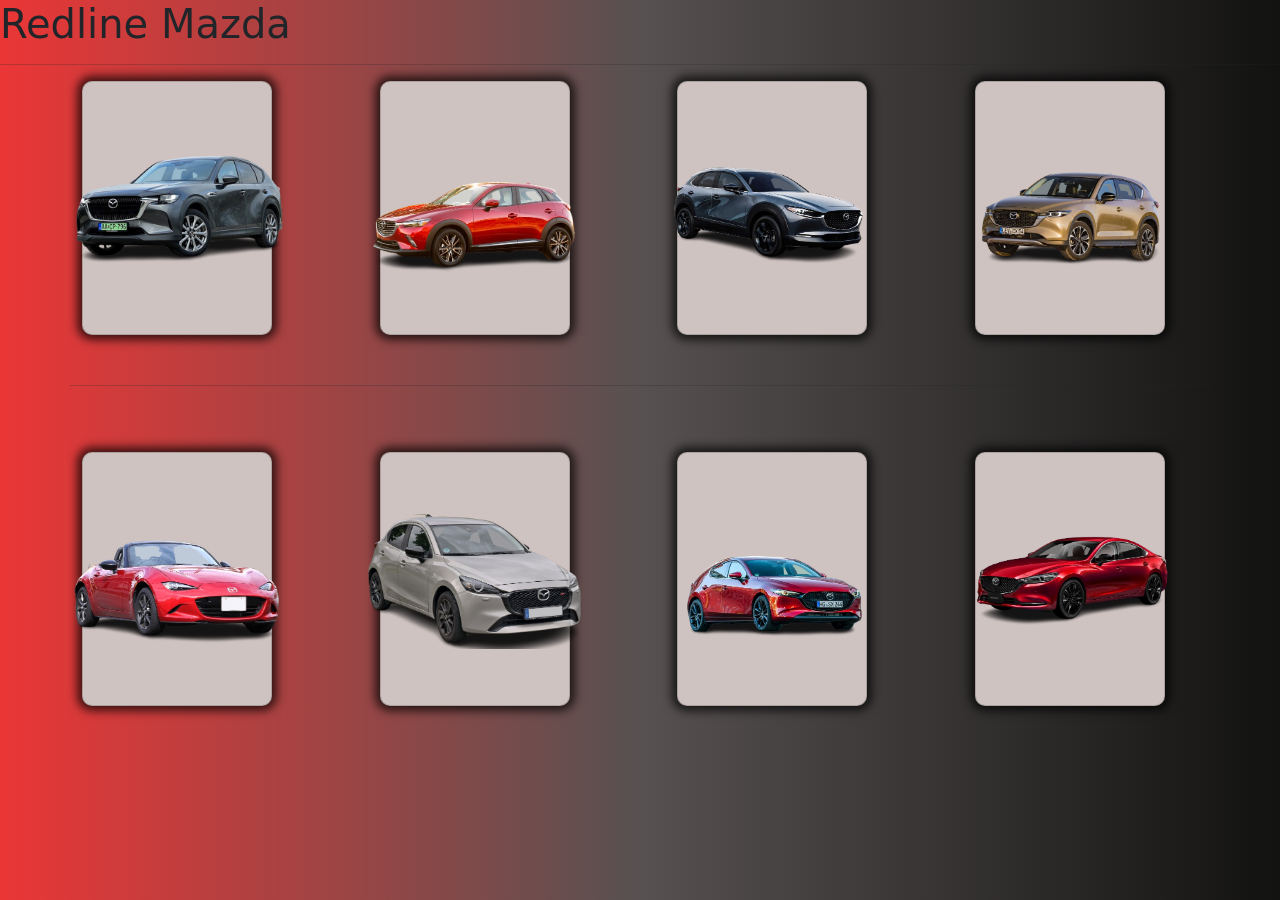
==== index.html @ aa0e35f9 "kepek-kesz" ====
<!DOCTYPE html>
<html lang="hu">

<head>
    <meta charset="UTF-8">
    <meta name="viewport" content="width=device-width, initial-scale=1.0">
    <link href="https://cdn.jsdelivr.net/npm/bootstrap@5.0.2/dist/css/bootstrap.min.css" rel="stylesheet"
        integrity="sha384-EVSTQN3/azprG1Anm3QDgpJLIm9Nao0Yz1ztcQTwFspd3yD65VohhpuuCOmLASjC" crossorigin="anonymous">
    <link rel="stylesheet" href="style.css">
    <title>Redline Mazda</title>
</head>

<body>

    <h1>Redline Mazda</h1>
    <hr>

    <div class="container">
        <div class="row">
            <div class="col">

                <div class="card">
                    <div class="first-content">
                        <span><img src="kepek/Mazda-CX-60.png" alt=""></span>
                    </div>
                    <div class="second-content">
                        <span></span>
                    </div>


                </div>
            </div>
            <div class="col">

                <div class="card">
                    <div class="first-content">
                        <span><img src="kepek/Mazda-CX-3.png" alt=""></span>
                    </div>
                    <div class="second-content">
                        <span></span>
                    </div>


                </div>
            </div>
            <div class="col">

                <div class="card">
                    <div class="first-content">
                        <span><img src="kepek/Mazda-CX-30.png" alt=""></span>
                    </div>
                    <div class="second-content">
                        <span></span>
                    </div>


                </div>
            </div>
            <div class="col">

                <div class="card">
                    <div class="first-content">
                        <span><img src="kepek/mazda-cx-5.png" alt=""></span>
                    </div>
                    <div class="second-content">
                        <span></span>
                    </div>


                </div>
            </div>
            <hr>
            <div class="col">

                <div class="card">
                    <div class="first-content">
                        <span><img src="kepek/Mazda-MX-5.png" alt=""></span>
                    </div>
                    <div class="second-content">
                        <span></span>
                    </div>


                </div>
            </div>
            <div class="col">

                <div class="card">
                    <div class="first-content">
                        <span><img src="kepek/mazda2.png" alt=""></span>
                    </div>
                    <div class="second-content">
                        <span></span>
                    </div>


                </div>
            </div>
            <div class="col">

                <div class="card">
                    <div class="first-content">
                        <span><img src="kepek/mazda3.png" alt=""></span>
                    </div>
                    <div class="second-content">
                        <span></span>
                    </div>


                </div>
            </div>
            <div class="col">

                <div class="card">
                    <div class="first-content">
                        <span><img src="kepek/mazda6.png" alt=""></span>
                    </div>
                    <div class="second-content">
                        <span></span>
                    </div>


                </div>
            </div>
        </div>
    </div>

</body>

</html>
---- style.css ----
body {
    background: #eb3636;
    background: linear-gradient(90deg, rgba(235, 54, 54, 1) 0%, rgba(87, 81, 81, 1) 50%, rgba(18, 18, 17, 1) 100%);
}

img{
    height: 260px; 
    width: 224px;
    border-radius: 15px;
    object-fit: contain;
}

div{
    gap: 50px;
}

.card {
  width: 190px;
  height: 254px;
  background: rgb(206, 195, 192);
  transition: all 0.4s;
  border-radius: 10px;
  box-shadow: 0px 0px 10px 5px  rgba(0, 0, 0, 0.705);
  font-size: 30px;
  font-weight: 900;
}

.card:hover {
  border-radius: 15px;
  cursor: pointer;
  transform: scale(1.3);
  box-shadow: 0px 0px 10px 5px  rgba(0, 0, 0, 0.705);
  background: rgb(209, 67, 32);
}

.first-content {
  height: 100%;
  width: 100%;
  transition: all 0.4s;
  display: flex;
  justify-content: center;
  align-items: center;
  opacity: 1;
  border-radius: 15px;
}

.card:hover .first-content {
  height: 0px;
  opacity: 0;
}

.second-content {
  height: 0%;
  width: 100%;
  opacity: 0;
  display: flex;
  justify-content: center;
  align-items: center;
  border-radius: 15px;
  transition: all 0.4s;
  font-size: 0px;
  transform: rotate(90deg) scale(-1);
}

.card:hover .second-content {
  opacity: 1;
  height: 100%;
  font-size: 1.8rem;
  transform: rotate(0deg);
}
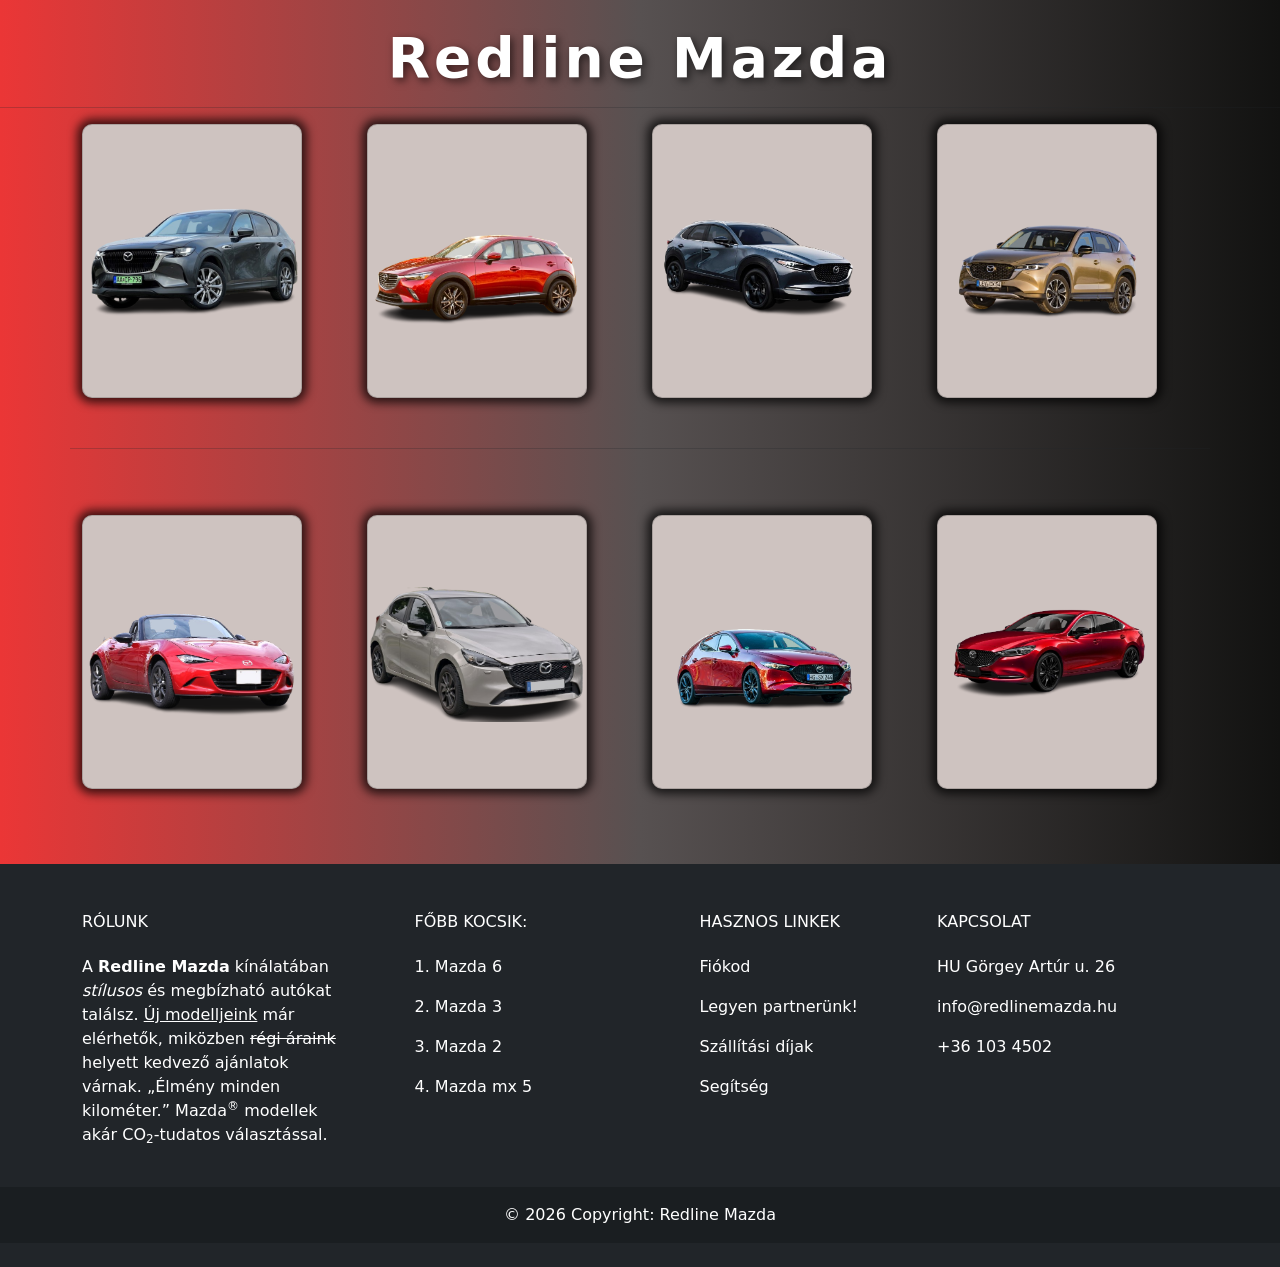
==== commit 87ee6e2b: "hakadas" ====
--- a/index.html
+++ b/index.html
@@ -24,7 +24,8 @@
                         <span><img src="kepek/Mazda-CX-60.png" alt=""></span>
                     </div>
                     <div class="second-content">
-                        <span></span>
+                        <span>Erőteljes és elegáns SUV modern technológiával, prémium belső térrel és kiváló vezetési
+                            élménnyel.</span>
                     </div>
 
 
@@ -37,7 +38,8 @@
                         <span><img src="kepek/Mazda-CX-3.png" alt=""></span>
                     </div>
                     <div class="second-content">
-                        <span></span>
+                        <span>Kompakt városi SUV sportos megjelenéssel, kényelmes belső térrel és dinamikus
+                            vezethetőséggel.</span>
                     </div>
 
 
@@ -50,7 +52,8 @@
                         <span><img src="kepek/Mazda-CX-30.png" alt=""></span>
                     </div>
                     <div class="second-content">
-                        <span></span>
+                        <span>Stílusos crossover, amely ötvözi a kényelmet, a modern technológiát és a sportos vezetési
+                            élményt.</span>
                     </div>
 
 
@@ -63,7 +66,8 @@
                         <span><img src="kepek/mazda-cx-5.png" alt=""></span>
                     </div>
                     <div class="second-content">
-                        <span></span>
+                        <span>Tágas és sokoldalú SUV, amely prémium kialakítással és magabiztos úttartással
+                            rendelkezik.</span>
                     </div>
 
 
@@ -77,7 +81,8 @@
                         <span><img src="kepek/Mazda-MX-5.png" alt=""></span>
                     </div>
                     <div class="second-content">
-                        <span></span>
+                        <span>Ikonikus kétüléses sportautó könnyű karosszériával és élvezetes, közvetlen vezetési
+                            élménnyel.</span>
                     </div>
 
 
@@ -90,7 +95,8 @@
                         <span><img src="kepek/mazda2.png" alt=""></span>
                     </div>
                     <div class="second-content">
-                        <span></span>
+                        <span>Kompakt és gazdaságos városi autó, amely könnyű kezelhetőséget és modern megjelenést
+                            kínál.</span>
                     </div>
 
 
@@ -103,7 +109,8 @@
                         <span><img src="kepek/mazda3.png" alt=""></span>
                     </div>
                     <div class="second-content">
-                        <span></span>
+                        <span>Elegáns kompakt modell sportos karakterrel, igényes belső térrel és fejlett
+                            technológiával.</span>
                     </div>
 
 
@@ -116,7 +123,8 @@
                         <span><img src="kepek/mazda6.png" alt=""></span>
                     </div>
                     <div class="second-content">
-                        <span></span>
+                        <span>Elegáns és kényelmes középkategóriás modell, amely hosszabb utakon is kiváló komfortot
+                            biztosít.</span>
                     </div>
 
 
@@ -125,6 +133,52 @@
         </div>
     </div>
 
+
+
+    <footer class="bg-dark text-white pt-5 pb-4">
+        <div class="container">
+            <div class="row">
+                <div class="col-md-3 col-lg-4 col-xl-3 mb-4">
+                    <h6 class="text-uppercase font-weight-bold mb-4">Rólunk</h6>
+                    <p class="">
+                        A <strong>Redline Mazda</strong> kínálatában <em>stílusos</em> és megbízható
+                        autókat találsz. <ins>Új modelljeink</ins> már elérhetők, miközben <del>régi áraink</del>
+                        helyett kedvező ajánlatok várnak. <q>Élmény minden kilométer.</q> Mazda<sup>®</sup> modellek
+                        akár CO<sub>2</sub>-tudatos választással.
+                    </p>
+                </div>
+                <div class="col-md-2 col-lg-2 col-xl-2 mx-auto mb-4">
+                    <h6 class="text-uppercase font-weight-bold mb-4">Főbb kocsik:</h6>
+                    <p><a href="#" class="text-white">1. Mazda 6</a></p>
+                    <p><a href="#" class="text-white">2. Mazda 3</a></p>
+                    <p><a href="#" class="text-white">3. Mazda 2</a></p>
+                    <p><a href="#" class="text-white">4. Mazda mx 5</a></p>
+                </div>
+                <div class="col-md-3 col-lg-2 col-xl-2 mx-auto mb-4">
+                    <h6 class="text-uppercase font-weight-bold mb-4">Hasznos linkek</h6>
+                    <p><a href="#" class="text-white">Fiókod</a></p>
+                    <p><a href="#" class="text-white">Legyen partnerünk!</a></p>
+                    <p><a href="#" class="text-white">Szállítási díjak</a></p>
+                    <p><a href="#" class="text-white">Segítség</a></p>
+                </div>
+                <div class="col-md-4 col-lg-3 col-xl-3 mb-md-0 mb-4">
+                    <h6 class="text-uppercase font-weight-bold mb-4">Kapcsolat</h6>
+                    <p><i class="fas fa-home mr-3"></i>HU Görgey Artúr u. 26</p>
+                    <p><i class="fas fa-envelope mr-3"></i> info@redlinemazda.hu</p>
+                    <p><i class="fas fa-phone mr-3"></i> +36 103 4502</p>
+                </div>
+            </div>
+        </div>
+        <div class="footer-copyright text-center py-3">
+            © 2026 Copyright:
+            <a href="#" class="text-white"> Redline Mazda</a>
+        </div>
+    </footer>
+
 </body>
 
+<script src="https://cdn.jsdelivr.net/npm/bootstrap@5.0.2/dist/js/bootstrap.bundle.min.js"
+    integrity="sha384-MrcW6ZMFYlzcLA8Nl+NtUVF0sA7MsXsP1UyJoMp4YLEuNSfAP+JcXn/tWtIaxVXM"
+    crossorigin="anonymous"></script>
+
 </html>
--- a/style.css
+++ b/style.css
@@ -3,68 +3,99 @@
     background: linear-gradient(90deg, rgba(235, 54, 54, 1) 0%, rgba(87, 81, 81, 1) 50%, rgba(18, 18, 17, 1) 100%);
 }
 
-img{
-    height: 260px; 
+img {
+    height: 260px;
     width: 224px;
     border-radius: 15px;
     object-fit: contain;
 }
 
-div{
-    gap: 50px;
+.row {
+    row-gap: 50px;
 }
 
 .card {
-  width: 190px;
-  height: 254px;
-  background: rgb(206, 195, 192);
-  transition: all 0.4s;
-  border-radius: 10px;
-  box-shadow: 0px 0px 10px 5px  rgba(0, 0, 0, 0.705);
-  font-size: 30px;
-  font-weight: 900;
+    width: 220px;
+    height: 274px;
+    background: rgb(206, 195, 192);
+    transition: all 0.4s;
+    border-radius: 10px;
+    box-shadow: 0px 0px 10px 5px rgba(0, 0, 0, 0.705);
+    font-size: 30px;
+    font-weight: 900;
 }
 
 .card:hover {
-  border-radius: 15px;
-  cursor: pointer;
-  transform: scale(1.3);
-  box-shadow: 0px 0px 10px 5px  rgba(0, 0, 0, 0.705);
-  background: rgb(209, 67, 32);
+    border-radius: 15px;
+    cursor: pointer;
+    transform: scale(1.2);
+    box-shadow: 0px 0px 10px 5px rgba(0, 0, 0, 0.705);
+    background: rgb(209, 67, 32);
 }
 
 .first-content {
-  height: 100%;
-  width: 100%;
-  transition: all 0.4s;
-  display: flex;
-  justify-content: center;
-  align-items: center;
-  opacity: 1;
-  border-radius: 15px;
+    height: 100%;
+    width: 100%;
+    transition: all 0.4s;
+    display: flex;
+    justify-content: center;
+    align-items: center;
+    opacity: 1;
+    border-radius: 15px;
 }
 
 .card:hover .first-content {
-  height: 0px;
-  opacity: 0;
+    height: 0px;
+    opacity: 0;
 }
 
 .second-content {
-  height: 0%;
-  width: 100%;
-  opacity: 0;
-  display: flex;
-  justify-content: center;
-  align-items: center;
-  border-radius: 15px;
-  transition: all 0.4s;
-  font-size: 0px;
-  transform: rotate(90deg) scale(-1);
+    height: 0%;
+    width: 100%;
+    opacity: 0;
+    display: flex;
+    justify-content: center;
+    align-items: center;
+    border-radius: 15px;
+    transition: all 0.4s;
+    font-size: 0px;
+    transform: rotate(90deg) scale(-1);
 }
 
 .card:hover .second-content {
-  opacity: 1;
-  height: 100%;
-  font-size: 1.8rem;
-  transform: rotate(0deg);
+    opacity: 1;
+    height: 100%;
+    font-size: 1.3rem;
+    transform: rotate(0deg);
 }
+
+h1 {
+    text-align: center;
+    color: white;
+    font-size: 55px;
+    font-weight: 800;
+    letter-spacing: 4px;
+    margin-top: 25px;
+    margin-bottom: 10px;
+    text-shadow: 3px 3px 8px rgba(0, 0, 0, 0.6);
+}
+
+footer {
+  background-color: #343a40;
+  color: #fff;
+  margin-top: 75px;
+}
+
+footer a {
+  color: #fff;
+  text-decoration: none;
+}
+
+footer a:hover {
+  color: #ccc;
+  text-decoration: underline;
+}
+
+.footer-copyright {
+  background-color: rgba(0, 0, 0, 0.2);
+}
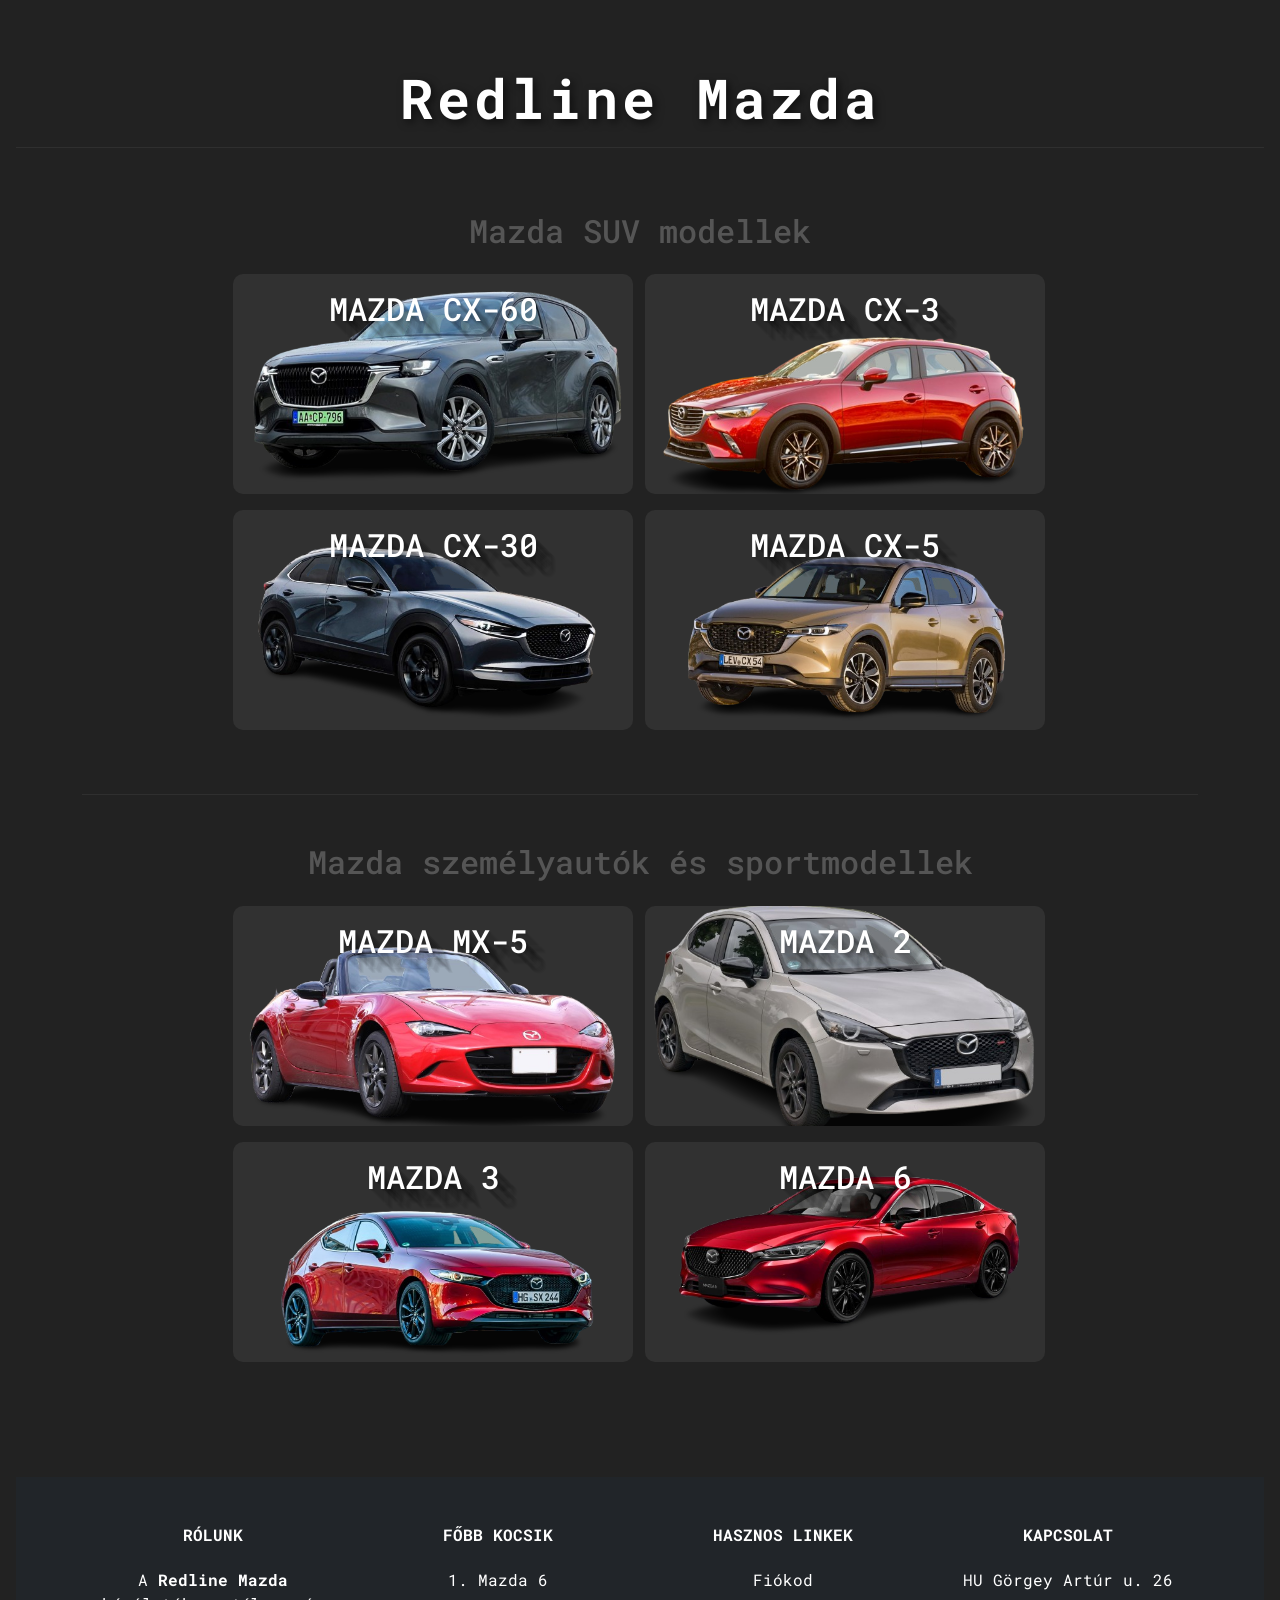
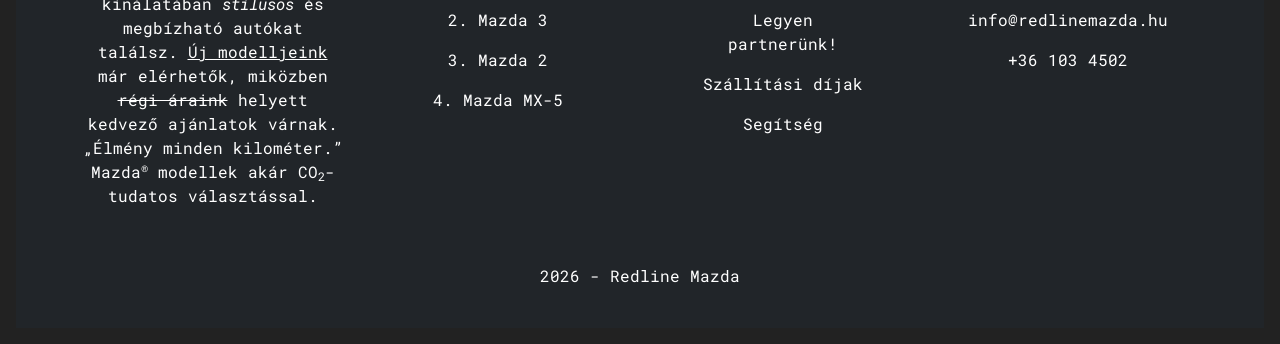
==== commit 8aed7f39: "kartyak" ====
--- a/index.html
+++ b/index.html
@@ -1,184 +1,209 @@
+
 <!DOCTYPE html>
 <html lang="hu">
 
 <head>
     <meta charset="UTF-8">
     <meta name="viewport" content="width=device-width, initial-scale=1.0">
-    <link href="https://cdn.jsdelivr.net/npm/bootstrap@5.0.2/dist/css/bootstrap.min.css" rel="stylesheet"
-        integrity="sha384-EVSTQN3/azprG1Anm3QDgpJLIm9Nao0Yz1ztcQTwFspd3yD65VohhpuuCOmLASjC" crossorigin="anonymous">
+    <link href="https://cdn.jsdelivr.net/npm/bootstrap@5.0.2/dist/css/bootstrap.min.css"
+        rel="stylesheet">
     <link rel="stylesheet" href="style.css">
+
     <title>Redline Mazda</title>
 </head>
 
 <body>
 
-    <h1>Redline Mazda</h1>
-    <hr>
-
-    <div class="container">
-        <div class="row">
-            <div class="col">
-
-                <div class="card">
-                    <div class="first-content">
-                        <span><img src="kepek/Mazda-CX-60.png" alt=""></span>
-                    </div>
-                    <div class="second-content">
-                        <span>Erőteljes és elegáns SUV modern technológiával, prémium belső térrel és kiváló vezetési
-                            élménnyel.</span>
-                    </div>
-
-
-                </div>
-            </div>
-            <div class="col">
-
-                <div class="card">
-                    <div class="first-content">
-                        <span><img src="kepek/Mazda-CX-3.png" alt=""></span>
-                    </div>
-                    <div class="second-content">
-                        <span>Kompakt városi SUV sportos megjelenéssel, kényelmes belső térrel és dinamikus
-                            vezethetőséggel.</span>
-                    </div>
-
-
-                </div>
-            </div>
-            <div class="col">
-
-                <div class="card">
-                    <div class="first-content">
-                        <span><img src="kepek/Mazda-CX-30.png" alt=""></span>
-                    </div>
-                    <div class="second-content">
-                        <span>Stílusos crossover, amely ötvözi a kényelmet, a modern technológiát és a sportos vezetési
-                            élményt.</span>
-                    </div>
-
-
-                </div>
-            </div>
-            <div class="col">
-
-                <div class="card">
-                    <div class="first-content">
-                        <span><img src="kepek/mazda-cx-5.png" alt=""></span>
-                    </div>
-                    <div class="second-content">
-                        <span>Tágas és sokoldalú SUV, amely prémium kialakítással és magabiztos úttartással
-                            rendelkezik.</span>
-                    </div>
-
-
-                </div>
-            </div>
-            <hr>
-            <div class="col">
-
-                <div class="card">
-                    <div class="first-content">
-                        <span><img src="kepek/Mazda-MX-5.png" alt=""></span>
-                    </div>
-                    <div class="second-content">
-                        <span>Ikonikus kétüléses sportautó könnyű karosszériával és élvezetes, közvetlen vezetési
-                            élménnyel.</span>
-                    </div>
-
-
-                </div>
-            </div>
-            <div class="col">
-
-                <div class="card">
-                    <div class="first-content">
-                        <span><img src="kepek/mazda2.png" alt=""></span>
-                    </div>
-                    <div class="second-content">
-                        <span>Kompakt és gazdaságos városi autó, amely könnyű kezelhetőséget és modern megjelenést
-                            kínál.</span>
-                    </div>
-
-
-                </div>
-            </div>
-            <div class="col">
-
-                <div class="card">
-                    <div class="first-content">
-                        <span><img src="kepek/mazda3.png" alt=""></span>
-                    </div>
-                    <div class="second-content">
-                        <span>Elegáns kompakt modell sportos karakterrel, igényes belső térrel és fejlett
-                            technológiával.</span>
-                    </div>
-
-
-                </div>
-            </div>
-            <div class="col">
-
-                <div class="card">
-                    <div class="first-content">
-                        <span><img src="kepek/mazda6.png" alt=""></span>
-                    </div>
-                    <div class="second-content">
-                        <span>Elegáns és kényelmes középkategóriás modell, amely hosszabb utakon is kiváló komfortot
-                            biztosít.</span>
-                    </div>
-
-
-                </div>
-            </div>
-        </div>
-    </div>
-
-
-
+    <header class="text-center py-4">
+        <h1>Redline Mazda</h1>
+        <hr>
+    </header>
+
+    <main class="container py-4">
+
+        <!-- Vízszintes forgás -->
+        <h2 class="text-center mb-4">Mazda SUV modellek</h2>
+
+        <div class="flip-container">
+
+            <div class="flip">
+                <div class="front"
+                    style="background-image: url('kepek/Mazda-CX-60.png')">
+                    <h2 class="text-shadow">MAZDA CX-60</h2>
+                </div>
+                <div class="back">
+                    <h3>Mazda CX-60</h3>
+                    <p>
+                        Erőteljes és elegáns SUV modern technológiával,
+                        prémium belső térrel és kiváló vezetési élménnyel.
+                    </p>
+                </div>
+            </div>
+
+            <div class="flip">
+                <div class="front"
+                    style="background-image: url('kepek/Mazda-CX-3.png')">
+                    <h2 class="text-shadow">MAZDA CX-3</h2>
+                </div>
+                <div class="back">
+                    <h3>Mazda CX-3</h3>
+                    <p>
+                        Kompakt városi SUV sportos megjelenéssel,
+                        kényelmes belső térrel és dinamikus vezethetőséggel.
+                    </p>
+                </div>
+            </div>
+
+            <div class="flip">
+                <div class="front"
+                    style="background-image: url('kepek/Mazda-CX-30.png')">
+                    <h2 class="text-shadow">MAZDA CX-30</h2>
+                </div>
+                <div class="back">
+                    <h3>Mazda CX-30</h3>
+                    <p>
+                        Stílusos crossover, amely ötvözi a kényelmet,
+                        a modern technológiát és a sportos vezetési élményt.
+                    </p>
+                </div>
+            </div>
+
+            <div class="flip">
+                <div class="front"
+                    style="background-image: url('kepek/mazda-cx-5.png')">
+                    <h2 class="text-shadow">MAZDA CX-5</h2>
+                </div>
+                <div class="back">
+                    <h3>Mazda CX-5</h3>
+                    <p>
+                        Tágas és sokoldalú SUV, amely prémium kialakítással
+                        és magabiztos úttartással rendelkezik.
+                    </p>
+                </div>
+            </div>
+
+        </div>
+
+        <hr class="my-5">
+
+        <!-- Függőleges forgás -->
+        <h2 class="text-center mb-4">Mazda személyautók és sportmodellek</h2>
+
+        <div class="flip-container">
+
+            <div class="flip flip-vertical">
+                <div class="front"
+                    style="background-image: url('kepek/Mazda-MX-5.png')">
+                    <h2 class="text-shadow">MAZDA MX-5</h2>
+                </div>
+                <div class="back">
+                    <h3>Mazda MX-5</h3>
+                    <p>
+                        Ikonikus kétüléses sportautó könnyű karosszériával
+                        és élvezetes, közvetlen vezetési élménnyel.
+                    </p>
+                </div>
+            </div>
+
+            <div class="flip flip-vertical">
+                <div class="front"
+                    style="background-image: url('kepek/mazda2.png')">
+                    <h2 class="text-shadow">MAZDA 2</h2>
+                </div>
+                <div class="back">
+                    <h3>Mazda 2</h3>
+                    <p>
+                        Kompakt és gazdaságos városi autó, amely könnyű
+                        kezelhetőséget és modern megjelenést kínál.
+                    </p>
+                </div>
+            </div>
+
+            <div class="flip flip-vertical">
+                <div class="front"
+                    style="background-image: url('kepek/mazda3.png')">
+                    <h2 class="text-shadow">MAZDA 3</h2>
+                </div>
+                <div class="back">
+                    <h3>Mazda 3</h3>
+                    <p>
+                        Elegáns kompakt modell sportos karakterrel,
+                        igényes belső térrel és fejlett technológiával.
+                    </p>
+                </div>
+            </div>
+
+            <div class="flip flip-vertical">
+                <div class="front"
+                    style="background-image: url('kepek/mazda6.png')">
+                    <h2 class="text-shadow">MAZDA 6</h2>
+                </div>
+                <div class="back">
+                    <h3>Mazda 6</h3>
+                    <p>
+                        Elegáns és kényelmes középkategóriás modell,
+                        amely hosszabb utakon is kiváló komfortot biztosít.
+                    </p>
+                </div>
+            </div>
+
+        </div>
+
+    </main>
+
+    <!-- Lábléc -->
     <footer class="bg-dark text-white pt-5 pb-4">
+
         <div class="container">
             <div class="row">
+
                 <div class="col-md-3 col-lg-4 col-xl-3 mb-4">
-                    <h6 class="text-uppercase font-weight-bold mb-4">Rólunk</h6>
-                    <p class="">
-                        A <strong>Redline Mazda</strong> kínálatában <em>stílusos</em> és megbízható
-                        autókat találsz. <ins>Új modelljeink</ins> már elérhetők, miközben <del>régi áraink</del>
-                        helyett kedvező ajánlatok várnak. <q>Élmény minden kilométer.</q> Mazda<sup>®</sup> modellek
-                        akár CO<sub>2</sub>-tudatos választással.
-                    </p>
-                </div>
+                    <h6 class="text-uppercase fw-bold mb-4">Rólunk</h6>
+                    <p>
+                        A <strong>Redline Mazda</strong> kínálatában
+                        <em>stílusos</em> és megbízható autókat találsz.
+                        <ins>Új modelljeink</ins> már elérhetők, miközben
+                        <del>régi áraink</del> helyett kedvező ajánlatok
+                        várnak. <q>Élmény minden kilométer.</q>
+                        Mazda<sup>®</sup> modellek akár
+                        CO<sub>2</sub>-tudatos választással.
+                    </p>
+                </div>
+
                 <div class="col-md-2 col-lg-2 col-xl-2 mx-auto mb-4">
-                    <h6 class="text-uppercase font-weight-bold mb-4">Főbb kocsik:</h6>
+                    <h6 class="text-uppercase fw-bold mb-4">Főbb kocsik</h6>
                     <p><a href="#" class="text-white">1. Mazda 6</a></p>
                     <p><a href="#" class="text-white">2. Mazda 3</a></p>
                     <p><a href="#" class="text-white">3. Mazda 2</a></p>
-                    <p><a href="#" class="text-white">4. Mazda mx 5</a></p>
-                </div>
+                    <p><a href="#" class="text-white">4. Mazda MX-5</a></p>
+                </div>
+
                 <div class="col-md-3 col-lg-2 col-xl-2 mx-auto mb-4">
-                    <h6 class="text-uppercase font-weight-bold mb-4">Hasznos linkek</h6>
+                    <h6 class="text-uppercase fw-bold mb-4">Hasznos linkek</h6>
                     <p><a href="#" class="text-white">Fiókod</a></p>
                     <p><a href="#" class="text-white">Legyen partnerünk!</a></p>
                     <p><a href="#" class="text-white">Szállítási díjak</a></p>
                     <p><a href="#" class="text-white">Segítség</a></p>
                 </div>
+
                 <div class="col-md-4 col-lg-3 col-xl-3 mb-md-0 mb-4">
-                    <h6 class="text-uppercase font-weight-bold mb-4">Kapcsolat</h6>
-                    <p><i class="fas fa-home mr-3"></i>HU Görgey Artúr u. 26</p>
-                    <p><i class="fas fa-envelope mr-3"></i> info@redlinemazda.hu</p>
-                    <p><i class="fas fa-phone mr-3"></i> +36 103 4502</p>
-                </div>
-            </div>
-        </div>
-        <div class="footer-copyright text-center py-3">
-            © 2026 Copyright:
-            <a href="#" class="text-white"> Redline Mazda</a>
-        </div>
+                    <h6 class="text-uppercase fw-bold mb-4">Kapcsolat</h6>
+                    <p>HU Görgey Artúr u. 26</p>
+                    <p>info@redlinemazda.hu</p>
+                    <p>+36 103 4502</p>
+                </div>
+
+            </div>
+        </div>
+
+        <div class="text-center py-3">
+             2026 -
+            <a href="#" class="text-white">Redline Mazda</a>
+        </div>
+
     </footer>
 
+    <script src="https://cdn.jsdelivr.net/npm/bootstrap@5.0.2/dist/js/bootstrap.bundle.min.js"></script>
+
 </body>
-
-<script src="https://cdn.jsdelivr.net/npm/bootstrap@5.0.2/dist/js/bootstrap.bundle.min.js"
-    integrity="sha384-MrcW6ZMFYlzcLA8Nl+NtUVF0sA7MsXsP1UyJoMp4YLEuNSfAP+JcXn/tWtIaxVXM"
-    crossorigin="anonymous"></script>
-
-</html>+</html>
--- a/style.css
+++ b/style.css
@@ -1,7 +1,97 @@
+@import url('https://fonts.googleapis.com/css?family=Roboto+Mono');
+
+* {
+  box-sizing: border-box;
+  font-weight: normal;
+}
+
 body {
-    background: #eb3636;
-    background: linear-gradient(90deg, rgba(235, 54, 54, 1) 0%, rgba(87, 81, 81, 1) 50%, rgba(18, 18, 17, 1) 100%);
+  color: #555;
+  background: #222;
+  text-align: center;
+  font-family: 'Roboto Mono';
+  padding: 1em;
 }
+
+h1 {
+  font-size: 2.2em;
+}
+
+.flip {
+    position: relative;
+    >.front,
+    >.back {
+        display: block;
+        transition-timing-function: cubic-bezier(.175, .885, .32, 1.275);
+        transition-duration: .5s;
+        transition-property: transform, opacity;
+    }
+    >.front {
+        transform: rotateY(0deg);
+    }
+    >.back {
+        position: absolute;
+        opacity: 0;
+        top: 0px;
+        left: 0px;
+        width: 100%;
+        height: 100%;
+        transform: rotateY(-180deg);
+    }
+    &:hover {
+        >.front {
+            transform: rotateY(180deg);
+        }
+        >.back {
+            opacity: 1;
+            transform: rotateY(0deg);
+        }
+    }
+    &.flip-vertical {
+        >.back {
+            transform: rotateX(-180deg);
+        }
+        &:hover {
+            >.front {
+                transform: rotateX(180deg);
+            }
+            >.back {
+                transform: rotateX(0deg);
+            }
+        }
+    }
+}
+
+.flip {
+    position: relative;
+    display: inline-block;
+    margin-right: 2px;
+    margin-bottom: 1em;
+    width: 400px;
+    >.front,
+    >.back {
+      display: block;
+      color: white;
+      width: inherit;
+      background-size: cover!important;
+      background-position: center!important;
+      height: 220px;
+      padding: 1em 2em;
+      background: #313131;
+      border-radius: 10px;
+      p {
+        font-size: 0.9125rem;
+        line-height: 160%;
+        color: #999;
+      }
+    }
+}
+
+.text-shadow {
+text-shadow: 1px 1px rgba(0, 0, 0, 0.04), 2px 2px rgba(0, 0, 0, 0.04), 3px 3px rgba(0, 0, 0, 0.04), 4px 4px rgba(0, 0, 0, 0.04), 0.125rem 0.125rem rgba(0, 0, 0, 0.04), 6px 6px rgba(0, 0, 0, 0.04), 7px 7px rgba(0, 0, 0, 0.04), 8px 8px rgba(0, 0, 0, 0.04), 9px 9px rgba(0, 0, 0, 0.04), 0.3125rem 0.3125rem rgba(0, 0, 0, 0.04), 11px 11px rgba(0, 0, 0, 0.04), 12px 12px rgba(0, 0, 0, 0.04), 13px 13px rgba(0, 0, 0, 0.04), 14px 14px rgba(0, 0, 0, 0.04), 0.625rem 0.625rem rgba(0, 0, 0, 0.04), 16px 16px rgba(0, 0, 0, 0.04), 17px 17px rgba(0, 0, 0, 0.04), 18px 18px rgba(0, 0, 0, 0.04), 19px 19px rgba(0, 0, 0, 0.04), 1.25rem 1.25rem rgba(0, 0, 0, 0.04);
+}
+
+
 
 img {
     height: 260px;
@@ -12,61 +102,6 @@
 
 .row {
     row-gap: 50px;
-}
-
-.card {
-    width: 220px;
-    height: 274px;
-    background: rgb(206, 195, 192);
-    transition: all 0.4s;
-    border-radius: 10px;
-    box-shadow: 0px 0px 10px 5px rgba(0, 0, 0, 0.705);
-    font-size: 30px;
-    font-weight: 900;
-}
-
-.card:hover {
-    border-radius: 15px;
-    cursor: pointer;
-    transform: scale(1.2);
-    box-shadow: 0px 0px 10px 5px rgba(0, 0, 0, 0.705);
-    background: rgb(209, 67, 32);
-}
-
-.first-content {
-    height: 100%;
-    width: 100%;
-    transition: all 0.4s;
-    display: flex;
-    justify-content: center;
-    align-items: center;
-    opacity: 1;
-    border-radius: 15px;
-}
-
-.card:hover .first-content {
-    height: 0px;
-    opacity: 0;
-}
-
-.second-content {
-    height: 0%;
-    width: 100%;
-    opacity: 0;
-    display: flex;
-    justify-content: center;
-    align-items: center;
-    border-radius: 15px;
-    transition: all 0.4s;
-    font-size: 0px;
-    transform: rotate(90deg) scale(-1);
-}
-
-.card:hover .second-content {
-    opacity: 1;
-    height: 100%;
-    font-size: 1.3rem;
-    transform: rotate(0deg);
 }
 
 h1 {
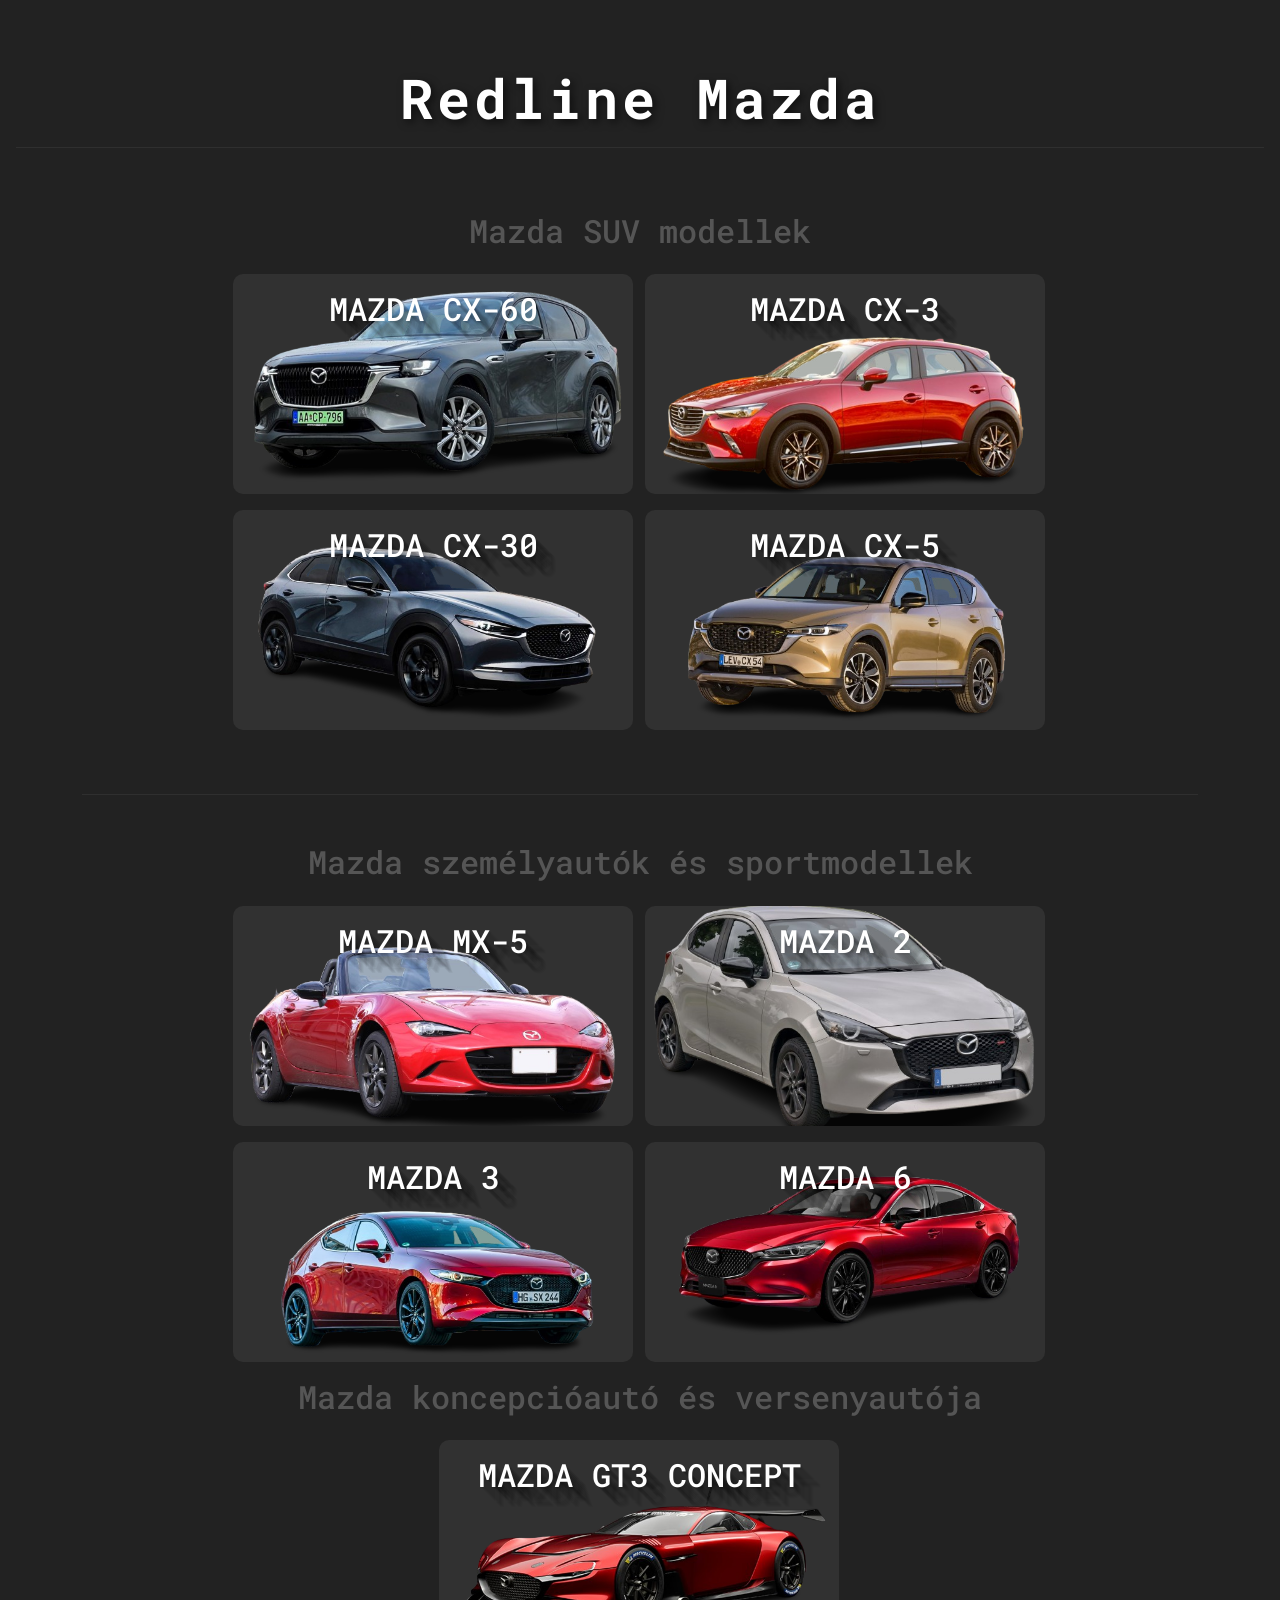
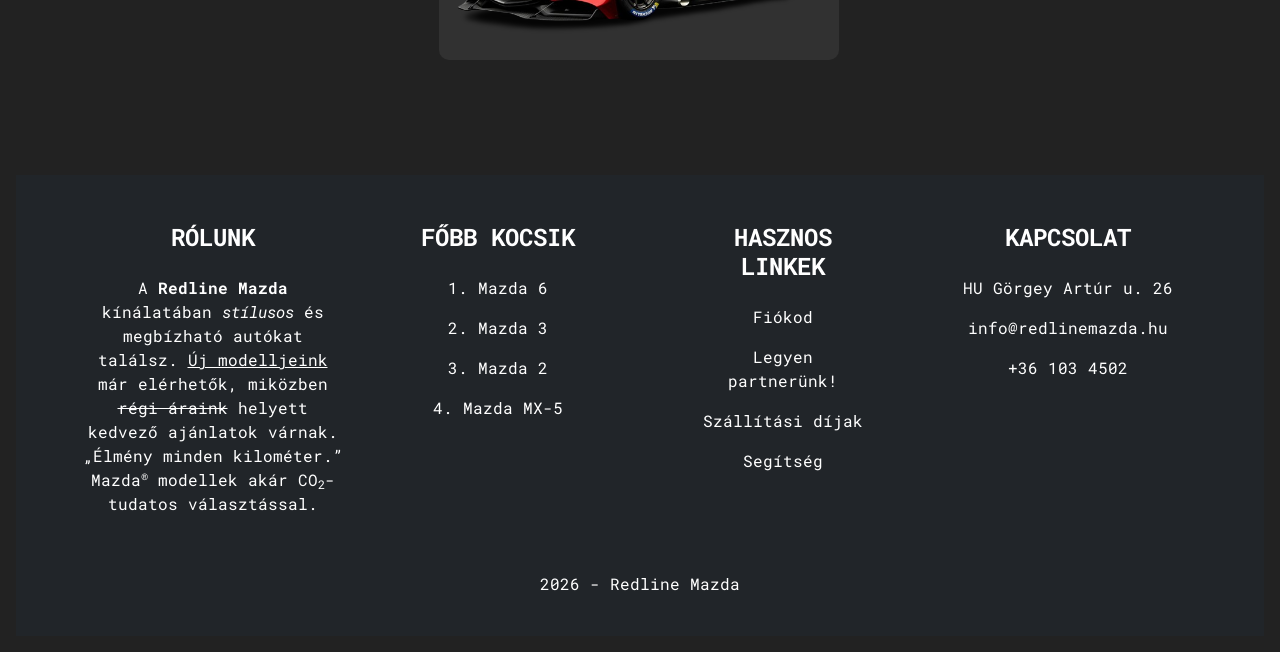
==== commit 0f0514e2: "ccs & html cards" ====
--- a/index.html
+++ b/index.html
@@ -1,12 +1,10 @@
-
 <!DOCTYPE html>
 <html lang="hu">
 
 <head>
     <meta charset="UTF-8">
     <meta name="viewport" content="width=device-width, initial-scale=1.0">
-    <link href="https://cdn.jsdelivr.net/npm/bootstrap@5.0.2/dist/css/bootstrap.min.css"
-        rel="stylesheet">
+    <link href="https://cdn.jsdelivr.net/npm/bootstrap@5.0.2/dist/css/bootstrap.min.css" rel="stylesheet">
     <link rel="stylesheet" href="style.css">
 
     <title>Redline Mazda</title>
@@ -21,14 +19,12 @@
 
     <main class="container py-4">
 
-        <!-- Vízszintes forgás -->
         <h2 class="text-center mb-4">Mazda SUV modellek</h2>
 
         <div class="flip-container">
 
             <div class="flip">
-                <div class="front"
-                    style="background-image: url('kepek/Mazda-CX-60.png')">
+                <div class="front" style="background-image: url('kepek/Mazda-CX-60.png')">
                     <h2 class="text-shadow">MAZDA CX-60</h2>
                 </div>
                 <div class="back">
@@ -41,8 +37,7 @@
             </div>
 
             <div class="flip">
-                <div class="front"
-                    style="background-image: url('kepek/Mazda-CX-3.png')">
+                <div class="front" style="background-image: url('kepek/Mazda-CX-3.png')">
                     <h2 class="text-shadow">MAZDA CX-3</h2>
                 </div>
                 <div class="back">
@@ -55,8 +50,7 @@
             </div>
 
             <div class="flip">
-                <div class="front"
-                    style="background-image: url('kepek/Mazda-CX-30.png')">
+                <div class="front" style="background-image: url('kepek/Mazda-CX-30.png')">
                     <h2 class="text-shadow">MAZDA CX-30</h2>
                 </div>
                 <div class="back">
@@ -69,8 +63,7 @@
             </div>
 
             <div class="flip">
-                <div class="front"
-                    style="background-image: url('kepek/mazda-cx-5.png')">
+                <div class="front" style="background-image: url('kepek/mazda-cx-5.png')">
                     <h2 class="text-shadow">MAZDA CX-5</h2>
                 </div>
                 <div class="back">
@@ -86,14 +79,12 @@
 
         <hr class="my-5">
 
-        <!-- Függőleges forgás -->
         <h2 class="text-center mb-4">Mazda személyautók és sportmodellek</h2>
 
         <div class="flip-container">
 
             <div class="flip flip-vertical">
-                <div class="front"
-                    style="background-image: url('kepek/Mazda-MX-5.png')">
+                <div class="front" style="background-image: url('kepek/Mazda-MX-5.png')">
                     <h2 class="text-shadow">MAZDA MX-5</h2>
                 </div>
                 <div class="back">
@@ -106,8 +97,7 @@
             </div>
 
             <div class="flip flip-vertical">
-                <div class="front"
-                    style="background-image: url('kepek/mazda2.png')">
+                <div class="front" style="background-image: url('kepek/mazda2.png')">
                     <h2 class="text-shadow">MAZDA 2</h2>
                 </div>
                 <div class="back">
@@ -120,8 +110,7 @@
             </div>
 
             <div class="flip flip-vertical">
-                <div class="front"
-                    style="background-image: url('kepek/mazda3.png')">
+                <div class="front" style="background-image: url('kepek/mazda3.png')">
                     <h2 class="text-shadow">MAZDA 3</h2>
                 </div>
                 <div class="back">
@@ -134,8 +123,7 @@
             </div>
 
             <div class="flip flip-vertical">
-                <div class="front"
-                    style="background-image: url('kepek/mazda6.png')">
+                <div class="front" style="background-image: url('kepek/mazda6.png')">
                     <h2 class="text-shadow">MAZDA 6</h2>
                 </div>
                 <div class="back">
@@ -149,16 +137,36 @@
 
         </div>
 
+
+        <h2 class="text-center mb-4">Mazda koncepcióautó és versenyautója</h2>
+
+        <div class="flip-container">
+
+            <div class="flip flip-vertical">
+                <div class="front" style="background-image: url('kepek/mazda-gt.png')">
+                    <h2 class="text-shadow">MAZDA GT3 CONCEPT</h2>
+                </div>
+                <div class="back">
+                    <h3>MAZDA GT3 CONCEPT</h3>
+                    <p>
+                        Ikonikus versenyautó-koncepció agresszív karosszériával és dinamikus, versenypályára tervezett
+                        megjelenéssel.
+                    </p>
+                </div>
+            </div>
+
+        </div>
+
+
     </main>
 
-    <!-- Lábléc -->
     <footer class="bg-dark text-white pt-5 pb-4">
 
         <div class="container">
             <div class="row">
 
                 <div class="col-md-3 col-lg-4 col-xl-3 mb-4">
-                    <h6 class="text-uppercase fw-bold mb-4">Rólunk</h6>
+                    <h4 class="text-uppercase fw-bold mb-4">Rólunk</h4>
                     <p>
                         A <strong>Redline Mazda</strong> kínálatában
                         <em>stílusos</em> és megbízható autókat találsz.
@@ -171,7 +179,7 @@
                 </div>
 
                 <div class="col-md-2 col-lg-2 col-xl-2 mx-auto mb-4">
-                    <h6 class="text-uppercase fw-bold mb-4">Főbb kocsik</h6>
+                    <h4 class="text-uppercase fw-bold mb-4">Főbb kocsik</h4>
                     <p><a href="#" class="text-white">1. Mazda 6</a></p>
                     <p><a href="#" class="text-white">2. Mazda 3</a></p>
                     <p><a href="#" class="text-white">3. Mazda 2</a></p>
@@ -179,7 +187,7 @@
                 </div>
 
                 <div class="col-md-3 col-lg-2 col-xl-2 mx-auto mb-4">
-                    <h6 class="text-uppercase fw-bold mb-4">Hasznos linkek</h6>
+                    <h4 class="text-uppercase fw-bold mb-4">Hasznos linkek</h4>
                     <p><a href="#" class="text-white">Fiókod</a></p>
                     <p><a href="#" class="text-white">Legyen partnerünk!</a></p>
                     <p><a href="#" class="text-white">Szállítási díjak</a></p>
@@ -187,7 +195,7 @@
                 </div>
 
                 <div class="col-md-4 col-lg-3 col-xl-3 mb-md-0 mb-4">
-                    <h6 class="text-uppercase fw-bold mb-4">Kapcsolat</h6>
+                    <h4 class="text-uppercase fw-bold mb-4">Kapcsolat</h4>
                     <p>HU Görgey Artúr u. 26</p>
                     <p>info@redlinemazda.hu</p>
                     <p>+36 103 4502</p>
@@ -197,7 +205,7 @@
         </div>
 
         <div class="text-center py-3">
-             2026 -
+            2026 -
             <a href="#" class="text-white">Redline Mazda</a>
         </div>
 
@@ -206,4 +214,5 @@
     <script src="https://cdn.jsdelivr.net/npm/bootstrap@5.0.2/dist/js/bootstrap.bundle.min.js"></script>
 
 </body>
-</html>
+
+</html>
--- a/style.css
+++ b/style.css
@@ -1,24 +1,25 @@
 @import url('https://fonts.googleapis.com/css?family=Roboto+Mono');
 
 * {
-  box-sizing: border-box;
-  font-weight: normal;
+    box-sizing: border-box;
+    font-weight: normal;
 }
 
 body {
-  color: #555;
-  background: #222;
-  text-align: center;
-  font-family: 'Roboto Mono';
-  padding: 1em;
+    color: #555;
+    background: #222;
+    text-align: center;
+    font-family: 'Roboto Mono';
+    padding: 1em;
 }
 
 h1 {
-  font-size: 2.2em;
+    font-size: 2.2em;
 }
 
 .flip {
     position: relative;
+
     >.front,
     >.back {
         display: block;
@@ -26,9 +27,11 @@
         transition-duration: .5s;
         transition-property: transform, opacity;
     }
+
     >.front {
         transform: rotateY(0deg);
     }
+
     >.back {
         position: absolute;
         opacity: 0;
@@ -38,23 +41,28 @@
         height: 100%;
         transform: rotateY(-180deg);
     }
+
     &:hover {
         >.front {
             transform: rotateY(180deg);
         }
+
         >.back {
             opacity: 1;
             transform: rotateY(0deg);
         }
     }
+
     &.flip-vertical {
         >.back {
             transform: rotateX(-180deg);
         }
+
         &:hover {
             >.front {
                 transform: rotateX(180deg);
             }
+
             >.back {
                 transform: rotateX(0deg);
             }
@@ -68,27 +76,29 @@
     margin-right: 2px;
     margin-bottom: 1em;
     width: 400px;
+
     >.front,
     >.back {
-      display: block;
-      color: white;
-      width: inherit;
-      background-size: cover!important;
-      background-position: center!important;
-      height: 220px;
-      padding: 1em 2em;
-      background: #313131;
-      border-radius: 10px;
-      p {
-        font-size: 0.9125rem;
-        line-height: 160%;
-        color: #999;
-      }
+        display: block;
+        color: white;
+        width: inherit;
+        background-size: cover !important;
+        background-position: center !important;
+        height: 220px;
+        padding: 1em 2em;
+        background: #313131;
+        border-radius: 10px;
+
+        p {
+            font-size: 0.9125rem;
+            line-height: 160%;
+            color: #999;
+        }
     }
 }
 
 .text-shadow {
-text-shadow: 1px 1px rgba(0, 0, 0, 0.04), 2px 2px rgba(0, 0, 0, 0.04), 3px 3px rgba(0, 0, 0, 0.04), 4px 4px rgba(0, 0, 0, 0.04), 0.125rem 0.125rem rgba(0, 0, 0, 0.04), 6px 6px rgba(0, 0, 0, 0.04), 7px 7px rgba(0, 0, 0, 0.04), 8px 8px rgba(0, 0, 0, 0.04), 9px 9px rgba(0, 0, 0, 0.04), 0.3125rem 0.3125rem rgba(0, 0, 0, 0.04), 11px 11px rgba(0, 0, 0, 0.04), 12px 12px rgba(0, 0, 0, 0.04), 13px 13px rgba(0, 0, 0, 0.04), 14px 14px rgba(0, 0, 0, 0.04), 0.625rem 0.625rem rgba(0, 0, 0, 0.04), 16px 16px rgba(0, 0, 0, 0.04), 17px 17px rgba(0, 0, 0, 0.04), 18px 18px rgba(0, 0, 0, 0.04), 19px 19px rgba(0, 0, 0, 0.04), 1.25rem 1.25rem rgba(0, 0, 0, 0.04);
+    text-shadow: 1px 1px rgba(0, 0, 0, 0.04), 2px 2px rgba(0, 0, 0, 0.04), 3px 3px rgba(0, 0, 0, 0.04), 4px 4px rgba(0, 0, 0, 0.04), 0.125rem 0.125rem rgba(0, 0, 0, 0.04), 6px 6px rgba(0, 0, 0, 0.04), 7px 7px rgba(0, 0, 0, 0.04), 8px 8px rgba(0, 0, 0, 0.04), 9px 9px rgba(0, 0, 0, 0.04), 0.3125rem 0.3125rem rgba(0, 0, 0, 0.04), 11px 11px rgba(0, 0, 0, 0.04), 12px 12px rgba(0, 0, 0, 0.04), 13px 13px rgba(0, 0, 0, 0.04), 14px 14px rgba(0, 0, 0, 0.04), 0.625rem 0.625rem rgba(0, 0, 0, 0.04), 16px 16px rgba(0, 0, 0, 0.04), 17px 17px rgba(0, 0, 0, 0.04), 18px 18px rgba(0, 0, 0, 0.04), 19px 19px rgba(0, 0, 0, 0.04), 1.25rem 1.25rem rgba(0, 0, 0, 0.04);
 }
 
 
@@ -116,21 +126,21 @@
 }
 
 footer {
-  background-color: #343a40;
-  color: #fff;
-  margin-top: 75px;
+    background-color: #343a40;
+    color: #fff;
+    margin-top: 75px;
 }
 
 footer a {
-  color: #fff;
-  text-decoration: none;
+    color: #fff;
+    text-decoration: none;
 }
 
 footer a:hover {
-  color: #ccc;
-  text-decoration: underline;
+    color: #ccc;
+    text-decoration: underline;
 }
 
 .footer-copyright {
-  background-color: rgba(0, 0, 0, 0.2);
+    background-color: rgba(0, 0, 0, 0.2);
 }
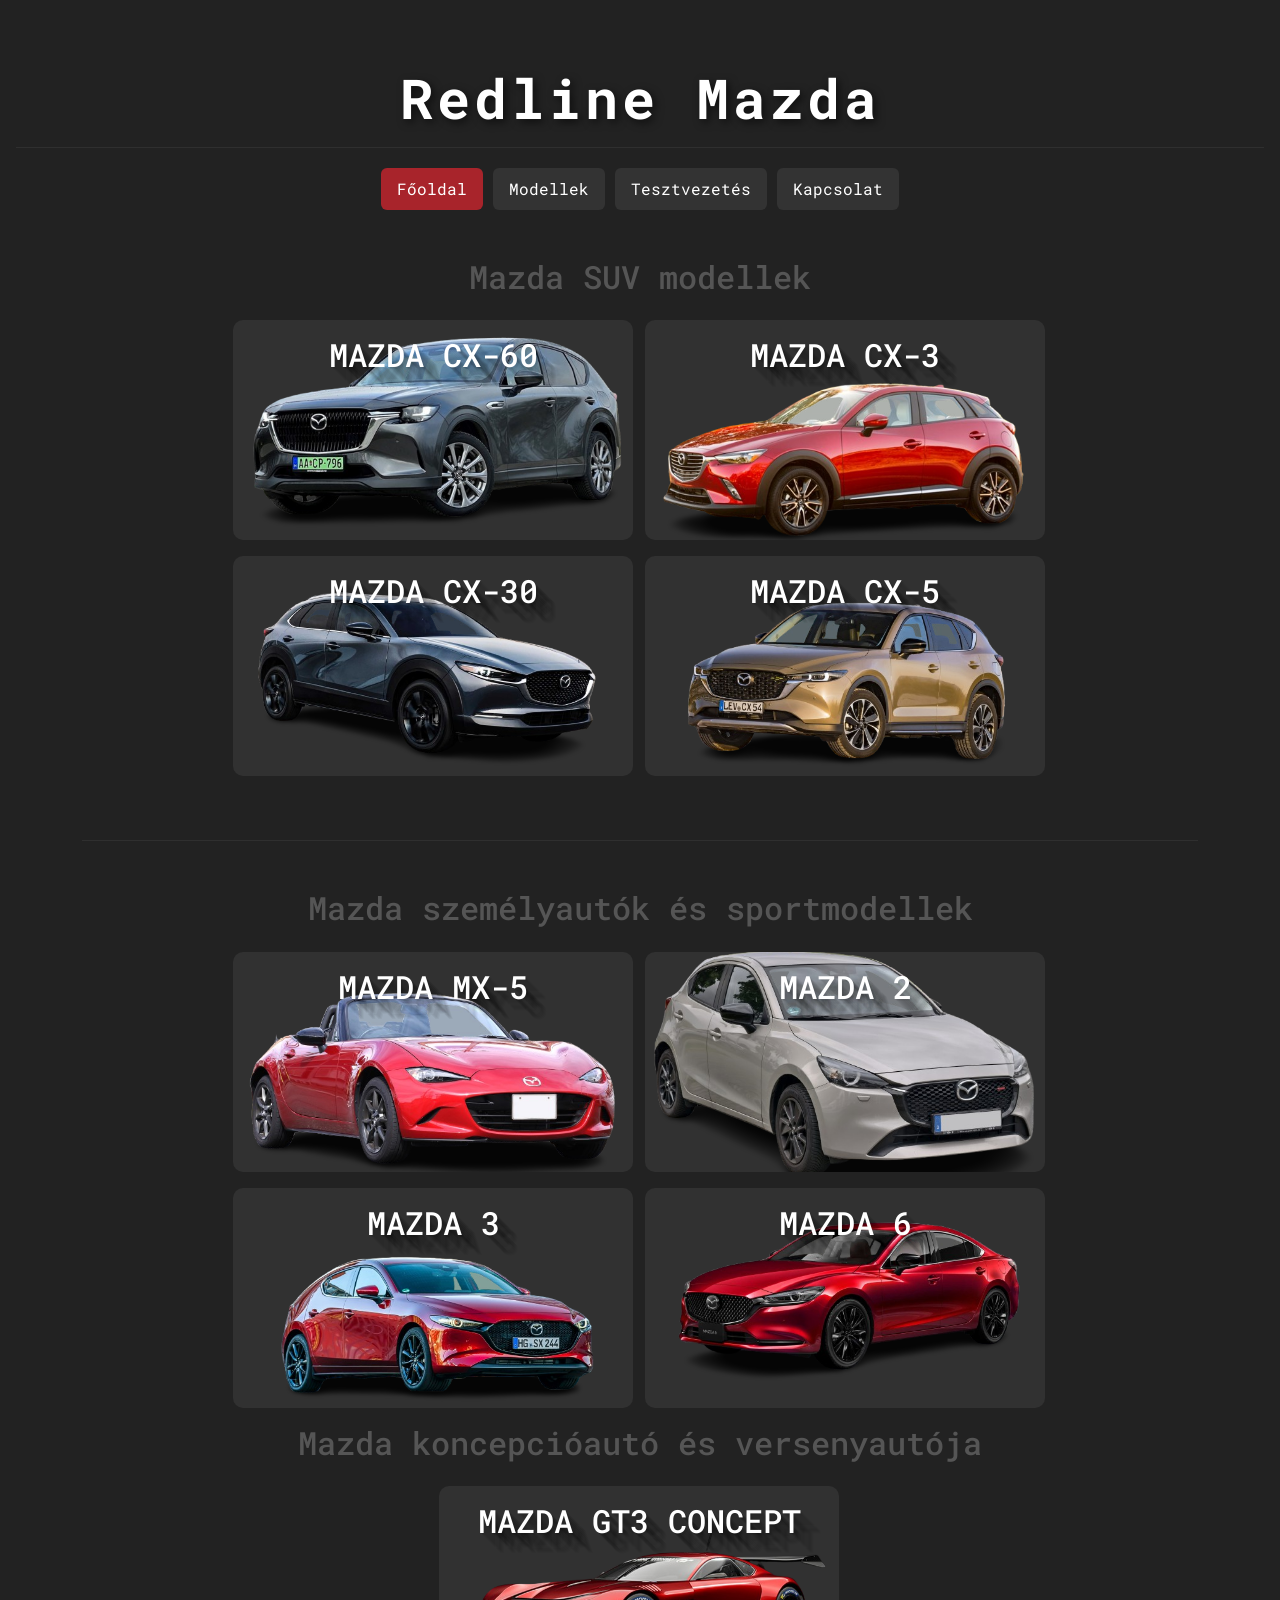
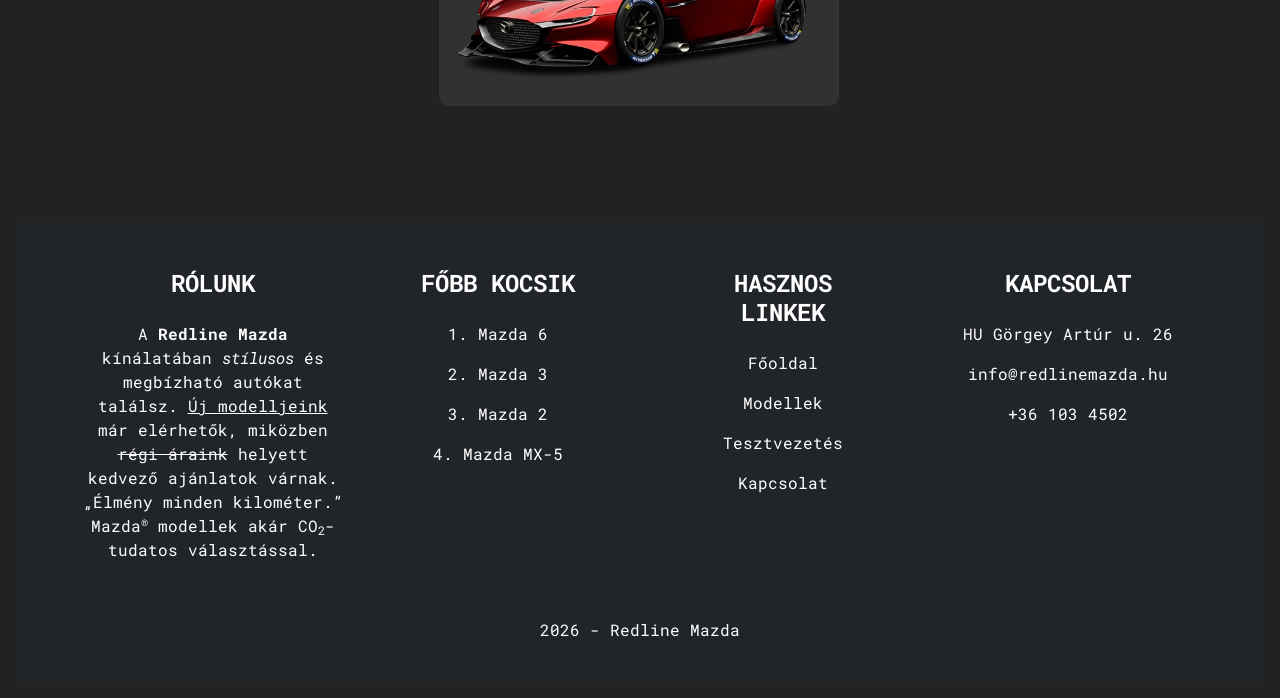
==== commit 56399dd4: "tesztvezetés" ====
--- a/index.html
+++ b/index.html
@@ -5,7 +5,9 @@
     <meta charset="UTF-8">
     <meta name="viewport" content="width=device-width, initial-scale=1.0">
     <link href="https://cdn.jsdelivr.net/npm/bootstrap@5.0.2/dist/css/bootstrap.min.css" rel="stylesheet">
-    <link rel="stylesheet" href="style.css">
+    <link rel="icon" type="image/x-icon" href="kepek/ico.png">
+    <link rel="stylesheet" href="css/style.css">
+    <link rel="stylesheet" href="css/generated.css">
 
     <title>Redline Mazda</title>
 </head>
@@ -15,11 +17,17 @@
     <header class="text-center py-4">
         <h1>Redline Mazda</h1>
         <hr>
+        <nav class="fo-menu" aria-label="Fő navigáció">
+            <a href="index.html" class="aktiv" aria-current="page">Főoldal</a>
+            <a href="index.html#modellek">Modellek</a>
+            <a href="tesztvezetes.html">Tesztvezetés</a>
+            <a href="#kapcsolat">Kapcsolat</a>
+        </nav>
     </header>
 
     <main class="container py-4">
 
-        <h2 class="text-center mb-4">Mazda SUV modellek</h2>
+        <h2 id="modellek" class="text-center mb-4">Mazda SUV modellek</h2>
 
         <div class="flip-container">
 
@@ -83,7 +91,7 @@
 
         <div class="flip-container">
 
-            <div class="flip flip-vertical">
+            <div id="mazda-mx5" class="flip flip-vertical">
                 <div class="front" style="background-image: url('kepek/Mazda-MX-5.png')">
                     <h2 class="text-shadow">MAZDA MX-5</h2>
                 </div>
@@ -96,7 +104,7 @@
                 </div>
             </div>
 
-            <div class="flip flip-vertical">
+            <div id="mazda2" class="flip flip-vertical">
                 <div class="front" style="background-image: url('kepek/mazda2.png')">
                     <h2 class="text-shadow">MAZDA 2</h2>
                 </div>
@@ -109,7 +117,7 @@
                 </div>
             </div>
 
-            <div class="flip flip-vertical">
+            <div id="mazda3" class="flip flip-vertical">
                 <div class="front" style="background-image: url('kepek/mazda3.png')">
                     <h2 class="text-shadow">MAZDA 3</h2>
                 </div>
@@ -122,7 +130,7 @@
                 </div>
             </div>
 
-            <div class="flip flip-vertical">
+            <div id="mazda6" class="flip flip-vertical">
                 <div class="front" style="background-image: url('kepek/mazda6.png')">
                     <h2 class="text-shadow">MAZDA 6</h2>
                 </div>
@@ -160,7 +168,7 @@
 
     </main>
 
-    <footer class="bg-dark text-white pt-5 pb-4">
+    <footer id="kapcsolat" class="bg-dark text-white pt-5 pb-4">
 
         <div class="container">
             <div class="row">
@@ -180,18 +188,18 @@
 
                 <div class="col-md-2 col-lg-2 col-xl-2 mx-auto mb-4">
                     <h4 class="text-uppercase fw-bold mb-4">Főbb kocsik</h4>
-                    <p><a href="#" class="text-white">1. Mazda 6</a></p>
-                    <p><a href="#" class="text-white">2. Mazda 3</a></p>
-                    <p><a href="#" class="text-white">3. Mazda 2</a></p>
-                    <p><a href="#" class="text-white">4. Mazda MX-5</a></p>
+                    <p><a href="index.html#mazda6" class="text-white">1. Mazda 6</a></p>
+                    <p><a href="index.html#mazda3" class="text-white">2. Mazda 3</a></p>
+                    <p><a href="index.html#mazda2" class="text-white">3. Mazda 2</a></p>
+                    <p><a href="index.html#mazda-mx5" class="text-white">4. Mazda MX-5</a></p>
                 </div>
 
                 <div class="col-md-3 col-lg-2 col-xl-2 mx-auto mb-4">
                     <h4 class="text-uppercase fw-bold mb-4">Hasznos linkek</h4>
-                    <p><a href="#" class="text-white">Fiókod</a></p>
-                    <p><a href="#" class="text-white">Legyen partnerünk!</a></p>
-                    <p><a href="#" class="text-white">Szállítási díjak</a></p>
-                    <p><a href="#" class="text-white">Segítség</a></p>
+                    <p><a href="index.html" class="text-white">Főoldal</a></p>
+                    <p><a href="index.html#modellek" class="text-white">Modellek</a></p>
+                    <p><a href="tesztvezetes.html" class="text-white">Tesztvezetés</a></p>
+                    <p><a href="#kapcsolat" class="text-white">Kapcsolat</a></p>
                 </div>
 
                 <div class="col-md-4 col-lg-3 col-xl-3 mb-md-0 mb-4">
@@ -206,7 +214,7 @@
 
         <div class="text-center py-3">
             2026 -
-            <a href="#" class="text-white">Redline Mazda</a>
+            <a href="index.html" class="text-white">Redline Mazda</a>
         </div>
 
     </footer>
--- a/css/style.css
+++ b/css/style.css
@@ -0,0 +1,246 @@
+@import url('https://fonts.googleapis.com/css?family=Roboto+Mono');
+
+* {
+    box-sizing: border-box;
+    font-weight: normal;
+}
+
+body {
+    color: #555;
+    background: #222;
+    text-align: center;
+    font-family: 'Roboto Mono';
+    padding: 1em;
+}
+
+h1 {
+    font-size: 2.2em;
+}
+
+
+/*
+ > ez a jel azt jelenti hogy: vagy egy .flip div, ha azon belül pontosan van egy
+ .front vagy egy .back, akkor fog rá menni a .front és a .back dizánj. Tehát ha van közte egy sima div akkor már nem lesz jó!
+ 
+ A !important; az azt jelenti hogy ez lesz a legmagasabb prioritásu dolog a css-ben mindent felül ír!
+
+ Ez a jel & azt jelenti hogy: Bele van téve a .flip-be, tehát ha van egy ilyen: &:hover akkor az azt jelenti itt hogy, .flip:hover.
+ */
+
+.flip {
+    position: relative;
+
+    >.front,
+    >.back {
+        display: block;
+        transition-timing-function: cubic-bezier(.175, .885, .32, 1.275); /* Ez egy ilyen bounce animációs hatást hoz létre, szépen fordul át. */
+        transition-duration: .5s; /* Ez hogy meddig tartson */
+        transition-property: transform, opacity; /* Meg mondja milyen css hatásra változzon. transform meg átváltozik. */
+    }
+
+    >.front {
+        transform: rotateY(0deg);
+    }
+
+    >.back {
+        position: absolute;
+        opacity: 0;
+        top: 0px;
+        left: 0px;
+        width: 100%;
+        height: 100%;
+        transform: rotateY(-180deg);
+    }
+
+    &:hover {
+        >.front {
+            transform: rotateY(180deg);
+        }
+
+        >.back {
+            opacity: 1;
+            transform: rotateY(0deg);
+        }
+    }
+
+    &.flip-vertical {
+        >.back {
+            transform: rotateX(-180deg);
+        }
+
+        &:hover {
+            >.front {
+                transform: rotateX(180deg);
+            }
+
+            >.back {
+                transform: rotateX(0deg);
+            }
+        }
+    }
+}
+
+.flip {
+    position: relative;
+    display: inline-block;
+    margin-right: 2px;
+    margin-bottom: 1em;
+    width: 400px;
+
+    >.front,
+    >.back {
+        display: block;
+        color: white;
+        width: inherit;
+        background-size: cover !important;
+        background-position: center !important;
+        height: 220px;
+        padding: 1em 2em;
+        background: #313131;
+        border-radius: 10px;
+
+        p {
+            font-size: 0.9125rem;
+            line-height: 160%;
+            color: #999;
+        }
+    }
+}
+
+img {
+    height: 260px;
+    width: 224px;
+    border-radius: 15px;
+    object-fit: contain;
+}
+
+.row {
+    row-gap: 50px;
+}
+
+h1 {
+    text-align: center;
+    color: white;
+    font-size: 55px;
+    font-weight: 800;
+    letter-spacing: 4px;
+    margin-top: 25px;
+    margin-bottom: 10px;
+    text-shadow: 3px 3px 8px rgba(0, 0, 0, 0.6);
+}
+
+footer {
+    background-color: #343a40;
+    color: #fff;
+    margin-top: 75px;
+}
+
+footer a {
+    color: #fff;
+    text-decoration: none;
+}
+
+footer a:hover {
+    color: #ccc;
+    text-decoration: underline;
+}
+
+.footer-copyright {
+    background-color: rgba(0, 0, 0, 0.2);
+}
+/* Egyszerű menü */
+.fo-menu {
+    display: flex;
+    justify-content: center;
+    flex-wrap: wrap;
+    gap: 10px;
+    margin-top: 20px;
+}
+
+.fo-menu a {
+    color: white;
+    text-decoration: none;
+    padding: 9px 16px;
+    border-radius: 6px;
+    background-color: #333;
+    transition: background-color 0.2s;
+}
+
+.fo-menu a:hover,
+.fo-menu a.aktiv {
+    background-color: #a8242b;
+    color: white;
+}
+
+/* Az autók mobilon is elférnek */
+.flip {
+    max-width: 100%;
+}
+
+.flip > .front,
+.flip > .back {
+    max-width: 100%;
+}
+
+/* Tesztvezetés oldal */
+.teszt-doboz {
+    background-color: #303030;
+    border: 1px solid #444;
+    border-radius: 10px;
+    padding: 25px;
+    text-align: left;
+}
+
+.teszt-doboz h2 {
+    color: white;
+}
+
+.teszt-doboz p,
+.teszt-doboz label {
+    color: #ddd;
+}
+
+.teszt-auto {
+    width: 100%;
+    height: auto;
+    max-height: 250px;
+    object-fit: contain;
+}
+
+.piros-gomb {
+    background-color: #a8242b;
+    color: white;
+    border: none;
+    border-radius: 6px;
+    padding: 10px 18px;
+    cursor: pointer;
+    transition: background-color 0.2s;
+}
+
+.piros-gomb:hover {
+    background-color: #cc3038;
+}
+
+/* Kisebb képernyőn a cím is kisebb */
+@media (max-width: 600px) {
+    h1 {
+        font-size: 32px;
+        letter-spacing: 1px;
+    }
+
+    .flip {
+        width: 100%;
+        margin-right: 0;
+    }
+
+    .teszt-doboz {
+        padding: 18px;
+    }
+}
+/*Py4 ez ezt jelenti! Ez egy boostrap térköz. 24 px belső térköz fent és lent. De mb0 az a alsó külső térköz eltávolítása*/
+/* header {
+    text-align: center;
+    padding-top: 24px;
+    padding-bottom: 24px;
+}
+*/
--- a/css/generated.css
+++ b/css/generated.css
@@ -0,0 +1,3 @@
+.text-shadow {
+    text-shadow: 1px 1px rgba(0, 0, 0, 0.04), 2px 2px rgba(0, 0, 0, 0.04), 3px 3px rgba(0, 0, 0, 0.04), 4px 4px rgba(0, 0, 0, 0.04), 0.125rem 0.125rem rgba(0, 0, 0, 0.04), 6px 6px rgba(0, 0, 0, 0.04), 7px 7px rgba(0, 0, 0, 0.04), 8px 8px rgba(0, 0, 0, 0.04), 9px 9px rgba(0, 0, 0, 0.04), 0.3125rem 0.3125rem rgba(0, 0, 0, 0.04), 11px 11px rgba(0, 0, 0, 0.04), 12px 12px rgba(0, 0, 0, 0.04), 13px 13px rgba(0, 0, 0, 0.04), 14px 14px rgba(0, 0, 0, 0.04), 0.625rem 0.625rem rgba(0, 0, 0, 0.04), 16px 16px rgba(0, 0, 0, 0.04), 17px 17px rgba(0, 0, 0, 0.04), 18px 18px rgba(0, 0, 0, 0.04), 19px 19px rgba(0, 0, 0, 0.04), 1.25rem 1.25rem rgba(0, 0, 0, 0.04);
+}
